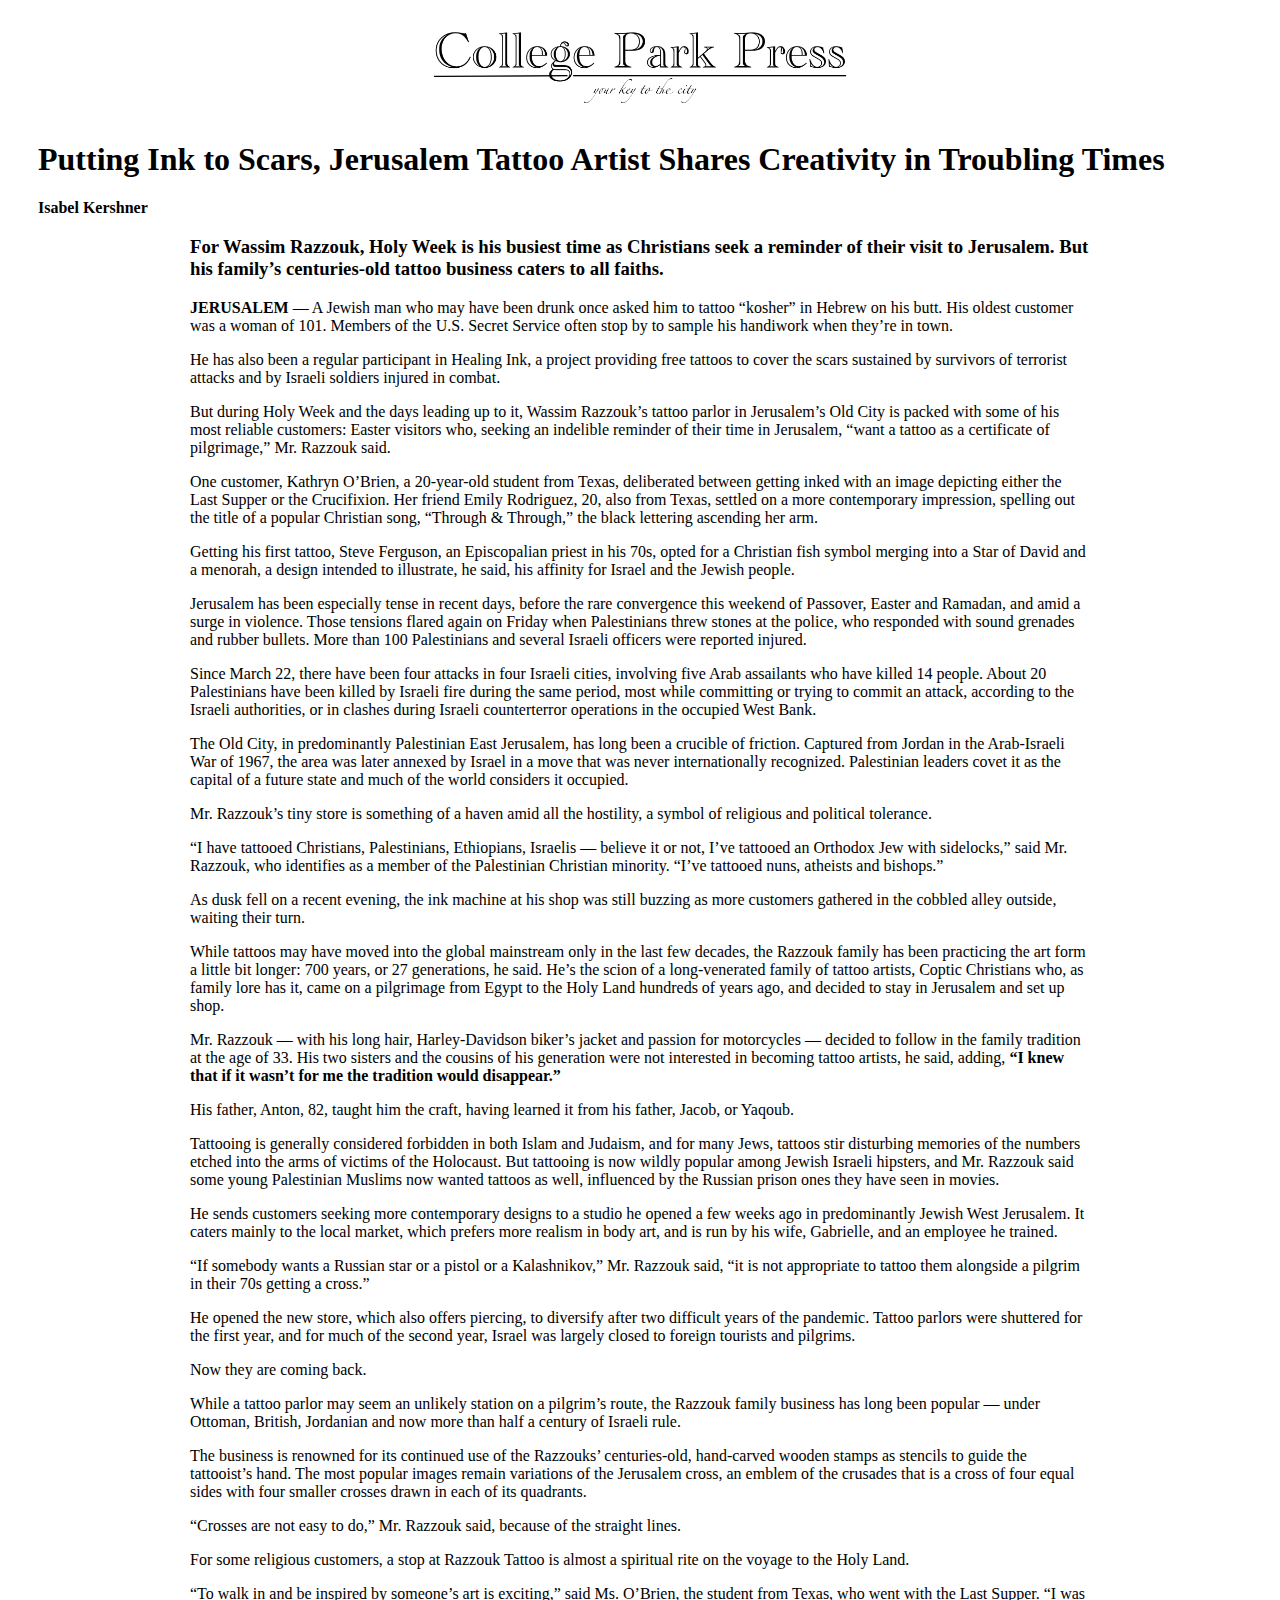
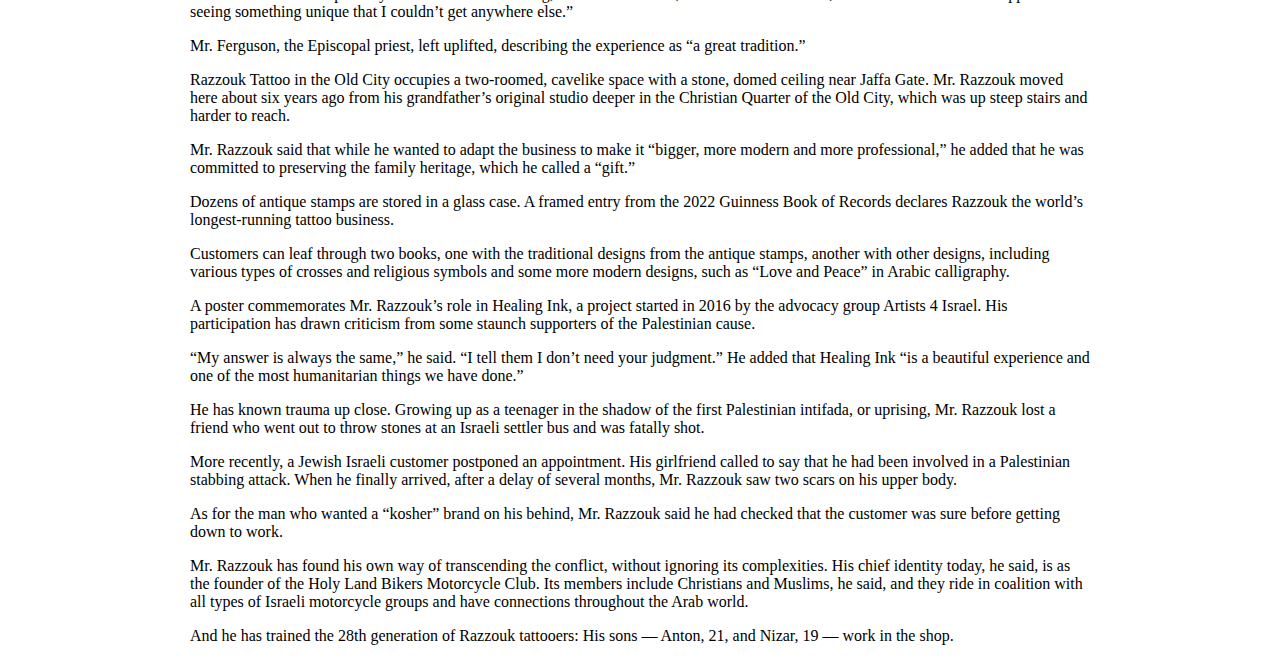
==== BeharLayout/index.html @ a3fee4f5 "initial push" ====
<!DOCTYPE html>
<html lang="en">
    <head>
        <title></title>
        <link rel="stylesheet" type="text/css" href="stylesheet.css">
    </head>

    <body>
        <!--masthead-->
        <div id="masthead">
            <img src="masthead.png"width=500px>
        </div>
        
        <!--headline-->
        <h1>Putting Ink to Scars, Jerusalem Tattoo Artist Shares Creativity in Troubling Times</h1>
        
        <!--byline-->
        <h2>Isabel Kershner</h2>

        <!--text-->
        <div id="content">

            <h3>For Wassim Razzouk, Holy Week is his busiest time as Christians seek a reminder of their visit to Jerusalem. But his family’s centuries-old tattoo business caters to all faiths. </h3>


            <p><strong>JERUSALEM</strong> — A Jewish man who may have been drunk once asked him to tattoo “kosher” in Hebrew on his butt. His oldest customer was a woman of 101. Members of the U.S. Secret Service often stop by to sample his handiwork when they’re in town.</p>
            <p>He has also been a regular participant in Healing Ink, a project providing free tattoos to cover the scars sustained by survivors of terrorist attacks and by Israeli soldiers injured in combat.</p>
            <p>But during Holy Week and the days leading up to it, Wassim Razzouk’s tattoo parlor in Jerusalem’s Old City is packed with some of his most reliable customers: Easter visitors who, seeking an indelible reminder of their time in Jerusalem, “want a tattoo as a certificate of pilgrimage,” Mr. Razzouk said.</p>
            <p>One customer, Kathryn O’Brien, a 20-year-old student from Texas, deliberated between getting inked with an image depicting either the Last Supper or the Crucifixion. Her friend Emily Rodriguez, 20, also from Texas, settled on a more contemporary impression, spelling out the title of a popular Christian song, “Through & Through,” the black lettering ascending her arm.</p>
            <p>Getting his first tattoo, Steve Ferguson, an Episcopalian priest in his 70s, opted for a Christian fish symbol merging into a Star of David and a menorah, a design intended to illustrate, he said, his affinity for Israel and the Jewish people.</p>
            <p>Jerusalem has been especially tense in recent days, before the rare convergence this weekend of Passover, Easter and Ramadan, and amid a surge in violence. Those tensions flared again on Friday when Palestinians threw stones at the police, who responded with sound grenades and rubber bullets. More than 100 Palestinians and several Israeli officers were reported injured.</p>
            <p>Since March 22, there have been four attacks in four Israeli cities, involving five Arab assailants who have killed 14 people. About 20 Palestinians have been killed by Israeli fire during the same period, most while committing or trying to commit an attack, according to the Israeli authorities, or in clashes during Israeli counterterror operations in the occupied West Bank.</p>
            <p>The Old City, in predominantly Palestinian East Jerusalem, has long been a crucible of friction. Captured from Jordan in the Arab-Israeli War of 1967, the area was later annexed by Israel in a move that was never internationally recognized. Palestinian leaders covet it as the capital of a future state and much of the world considers it occupied.</p>
            <p>Mr. Razzouk’s tiny store is something of a haven amid all the hostility, a symbol of religious and political tolerance.</p>
            <p>“I have tattooed Christians, Palestinians, Ethiopians, Israelis — believe it or not, I’ve tattooed an Orthodox Jew with sidelocks,” said Mr. Razzouk, who identifies as a member of the Palestinian Christian minority. “I’ve tattooed nuns, atheists and bishops.”</p>
            <p>As dusk fell on a recent evening, the ink machine at his shop was still buzzing as more customers gathered in the cobbled alley outside, waiting their turn.</p>
            <p>While tattoos may have moved into the global mainstream only in the last few decades, the Razzouk family has been practicing the art form a little bit longer: 700 years, or 27 generations, he said. He’s the scion of a long-venerated family of tattoo artists, Coptic Christians who, as family lore has it, came on a pilgrimage from Egypt to the Holy Land hundreds of years ago, and decided to stay in Jerusalem and set up shop.</p>
            <p>Mr. Razzouk — with his long hair, Harley-Davidson biker’s jacket and passion for motorcycles — decided to follow in the family tradition at the age of 33. His two sisters and the cousins of his generation were not interested in becoming tattoo artists, he said, adding, <strong>“I knew that if it wasn’t for me the tradition would disappear.”</strong></p>
            <p>His father, Anton, 82, taught him the craft, having learned it from his father, Jacob, or Yaqoub.</p>
            <p>Tattooing is generally considered forbidden in both Islam and Judaism, and for many Jews, tattoos stir disturbing memories of the numbers etched into the arms of victims of the Holocaust. But tattooing is now wildly popular among Jewish Israeli hipsters, and Mr. Razzouk said some young Palestinian Muslims now wanted tattoos as well, influenced by the Russian prison ones they have seen in movies.</p>
            <p>He sends customers seeking more contemporary designs to a studio he opened a few weeks ago in predominantly Jewish West Jerusalem. It caters mainly to the local market, which prefers more realism in body art, and is run by his wife, Gabrielle, and an employee he trained.</p>
            <p>“If somebody wants a Russian star or a pistol or a Kalashnikov,” Mr. Razzouk said, “it is not appropriate to tattoo them alongside a pilgrim in their 70s getting a cross.”</p>
            <p>He opened the new store, which also offers piercing, to diversify after two difficult years of the pandemic. Tattoo parlors were shuttered for the first year, and for much of the second year, Israel was largely closed to foreign tourists and pilgrims.</p>
            <p>Now they are coming back.</p>
            <p>While a tattoo parlor may seem an unlikely station on a pilgrim’s route, the Razzouk family business has long been popular — under Ottoman, British, Jordanian and now more than half a century of Israeli rule.</p>
            <p>The business is renowned for its continued use of the Razzouks’ centuries-old, hand-carved wooden stamps as stencils to guide the tattooist’s hand. The most popular images remain variations of the Jerusalem cross, an emblem of the crusades that is a cross of four equal sides with four smaller crosses drawn in each of its quadrants.</p>
            <p>“Crosses are not easy to do,” Mr. Razzouk said, because of the straight lines.</p>
            <p>For some religious customers, a stop at Razzouk Tattoo is almost a spiritual rite on the voyage to the Holy Land.</p>  
            <p>“To walk in and be inspired by someone’s art is exciting,” said Ms. O’Brien, the student from Texas, who went with the Last Supper. “I was seeing something unique that I couldn’t get anywhere else.”</p>
            <p>Mr. Ferguson, the Episcopal priest, left uplifted, describing the experience as “a great tradition.”</p>
            <p>Razzouk Tattoo in the Old City occupies a two-roomed, cavelike space with a stone, domed ceiling near Jaffa Gate. Mr. Razzouk moved here about six years ago from his grandfather’s original studio deeper in the Christian Quarter of the Old City, which was up steep stairs and harder to reach.</p>
            <p>Mr. Razzouk said that while he wanted to adapt the business to make it “bigger, more modern and more professional,” he added that he was committed to preserving the family heritage, which he called a “gift.”</p>
            <p>Dozens of antique stamps are stored in a glass case. A framed entry from the 2022 Guinness Book of Records declares Razzouk the world’s longest-running tattoo business.</p>
            <p>Customers can leaf through two books, one with the traditional designs from the antique stamps, another with other designs, including various types of crosses and religious symbols and some more modern designs, such as “Love and Peace” in Arabic calligraphy.</p>
            <p>A poster commemorates Mr. Razzouk’s role in Healing Ink, a project started in 2016 by the advocacy group Artists 4 Israel. His participation has drawn criticism from some staunch supporters of the Palestinian cause.</p>
            <p>“My answer is always the same,” he said. “I tell them I don’t need your judgment.” He added that Healing Ink “is a beautiful experience and one of the most humanitarian things we have done.”</p>
            <p>He has known trauma up close. Growing up as a teenager in the shadow of the first Palestinian intifada, or uprising, Mr. Razzouk lost a friend who went out to throw stones at an Israeli settler bus and was fatally shot.</p>
            <p>More recently, a Jewish Israeli customer postponed an appointment. His girlfriend called to say that he had been involved in a Palestinian stabbing attack. When he finally arrived, after a delay of several months, Mr. Razzouk saw two scars on his upper body.</p>
            <p>As for the man who wanted a “kosher” brand on his behind, Mr. Razzouk said he had checked that the customer was sure before getting down to work.</p>
            <p>Mr. Razzouk has found his own way of transcending the conflict, without ignoring its complexities. His chief identity today, he said, is as the founder of the Holy Land Bikers Motorcycle Club. Its members include Christians and Muslims, he said, and they ride in coalition with all types of Israeli motorcycle groups and have connections throughout the Arab world.</p>
            <p>And he has trained the 28th generation of Razzouk tattooers: His sons — Anton, 21, and Nizar, 19 — work in the shop.</p>
         </div>

    </body>
</html>
---- BeharLayout/stylesheet.css ----
#content {
    margin: 0 auto;
    width: 900px;
}
#masthead {
    text-align: center;
    size: 1000px;
}
h1{
    margin-left: 30px;
    font-family:Georgia, 'Times New Roman', Times, serif;
    font-size: 2em;
}
h2{
    margin-left:30px;
    font-family: Georgia, 'Times New Roman', Times, serif;
    font-size: 1em;
}
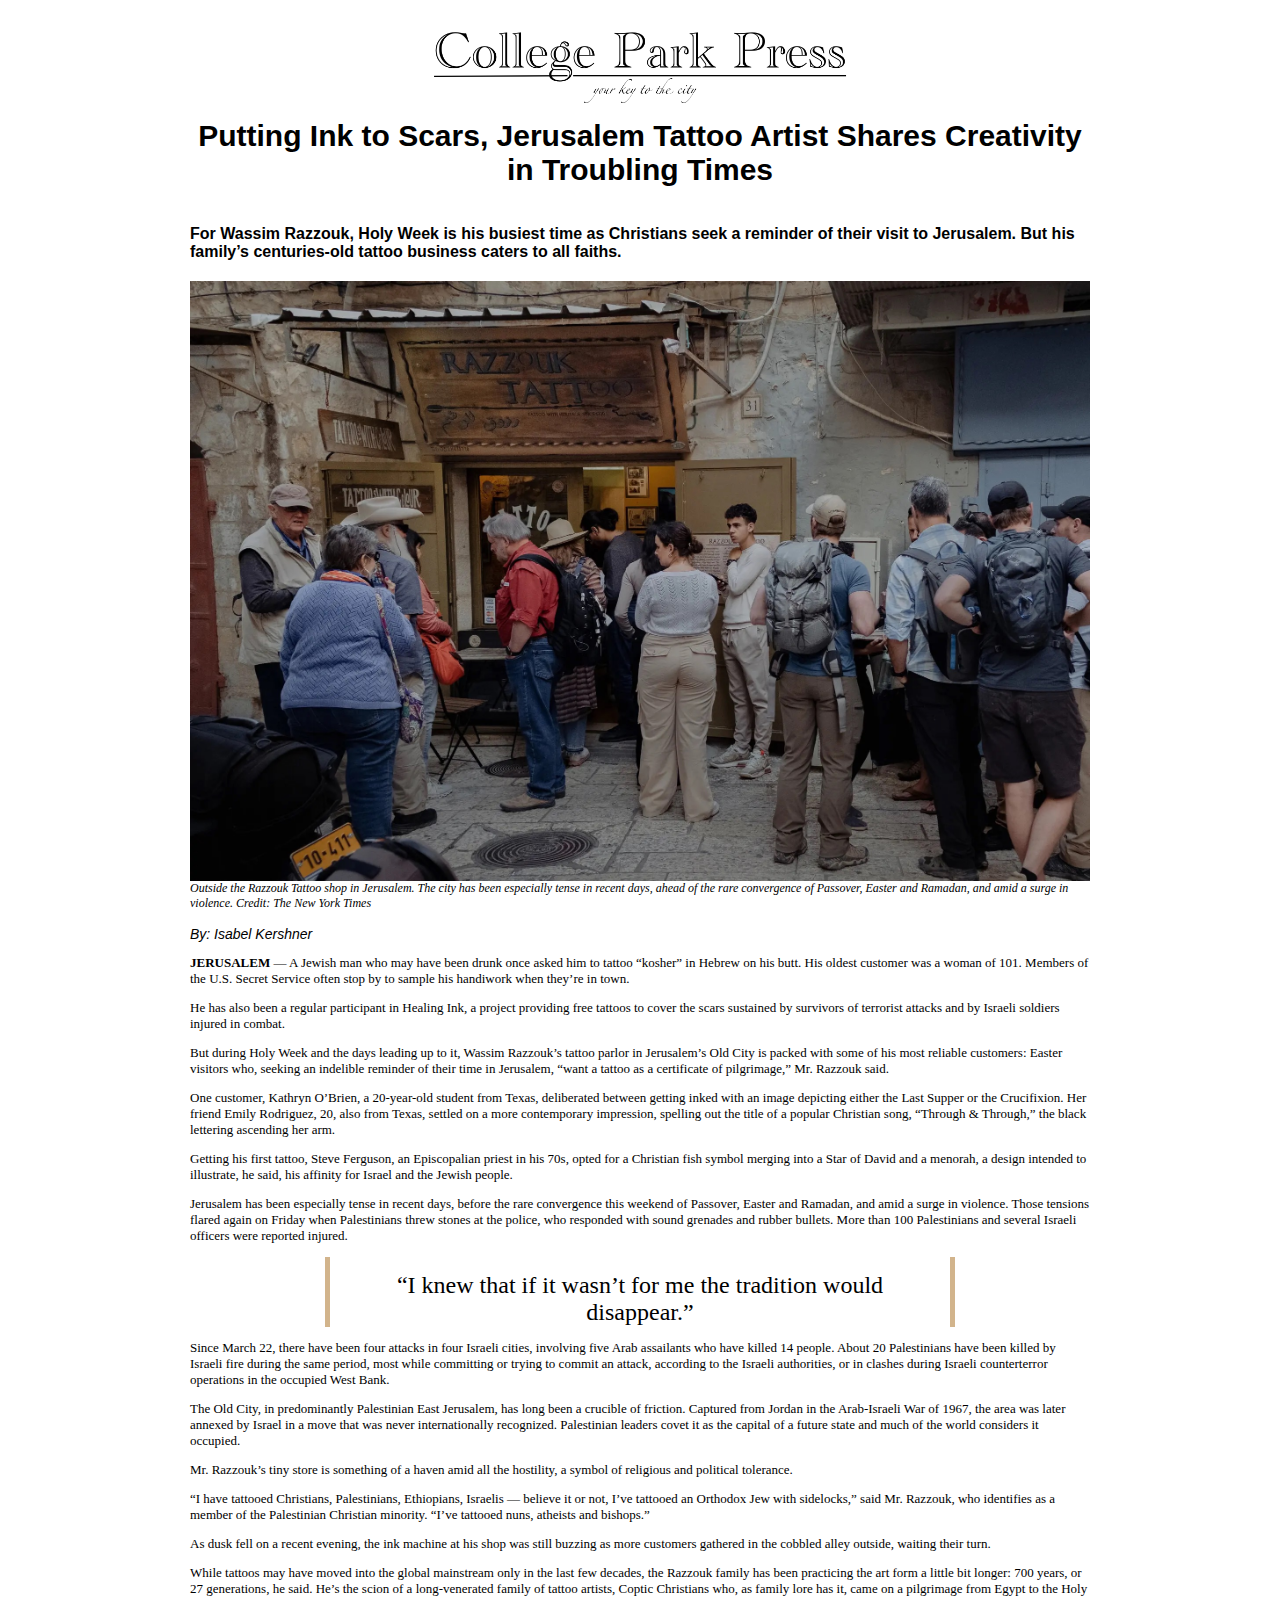
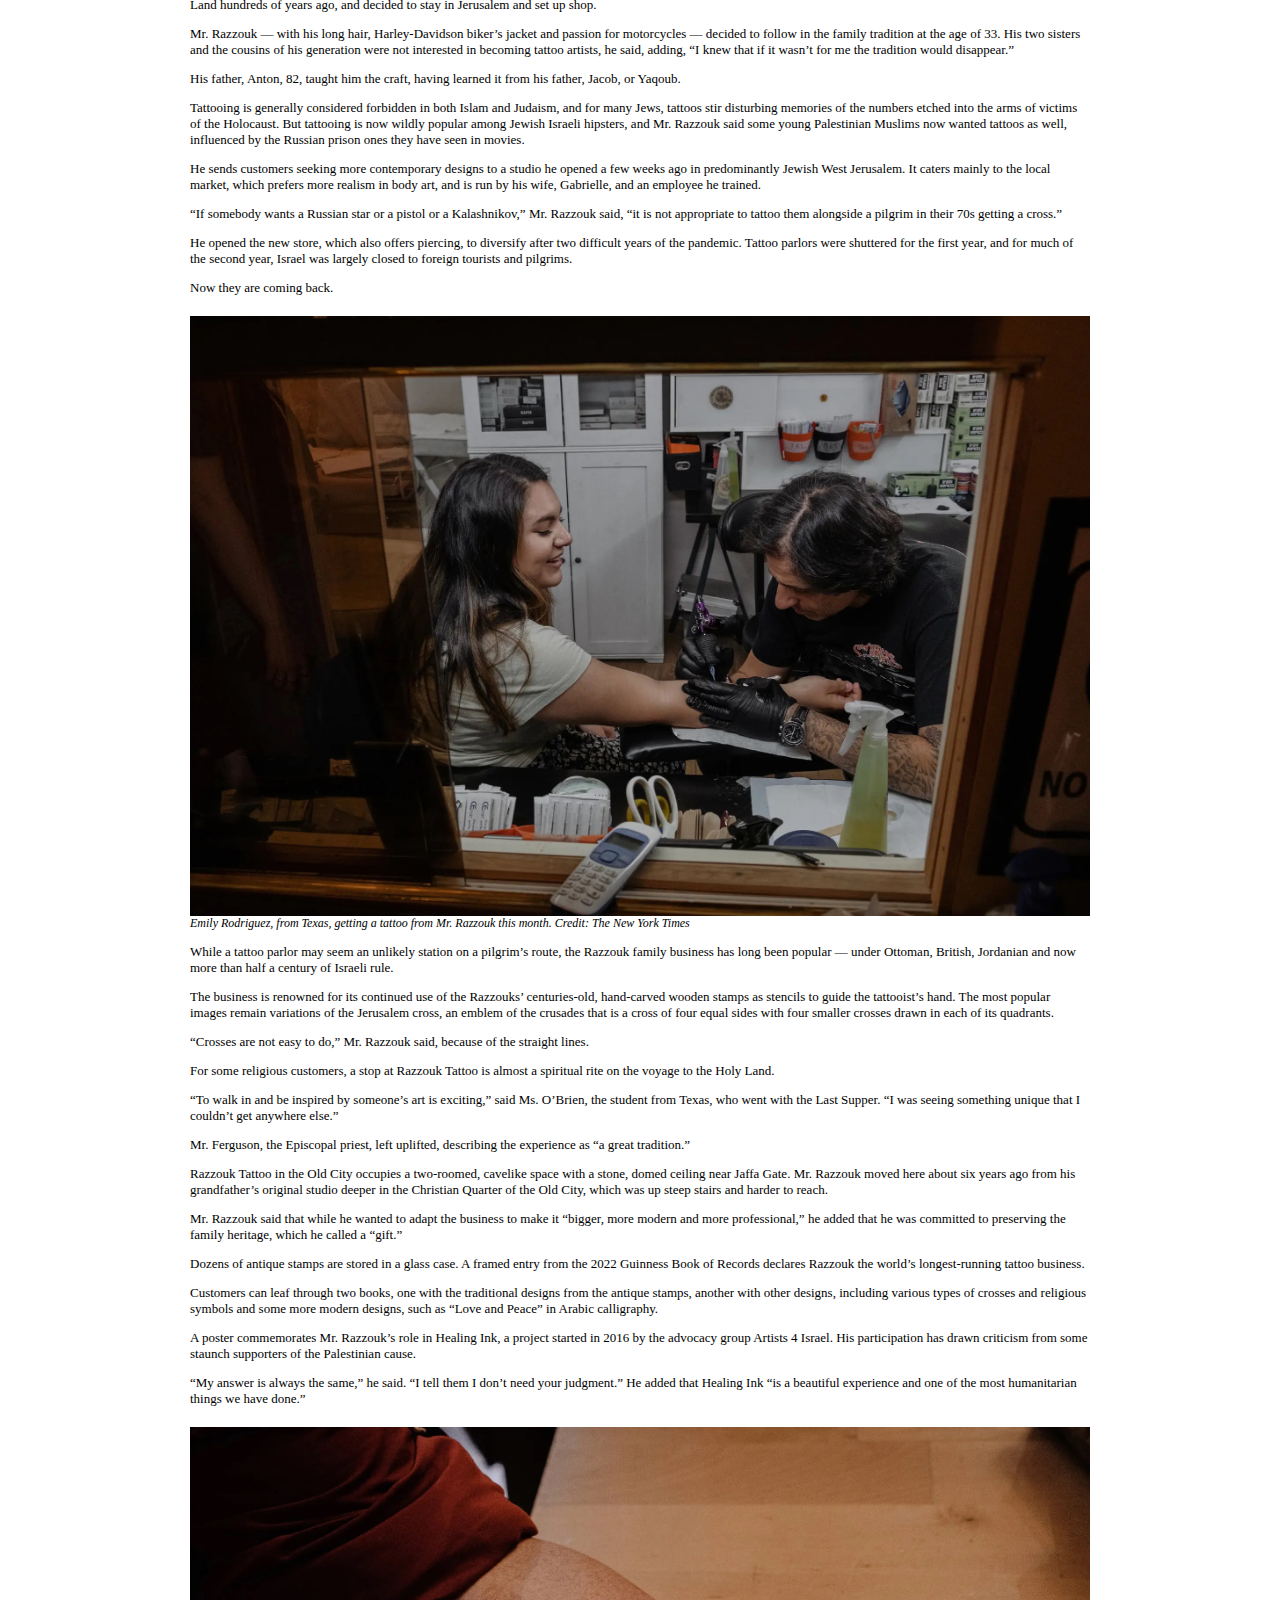
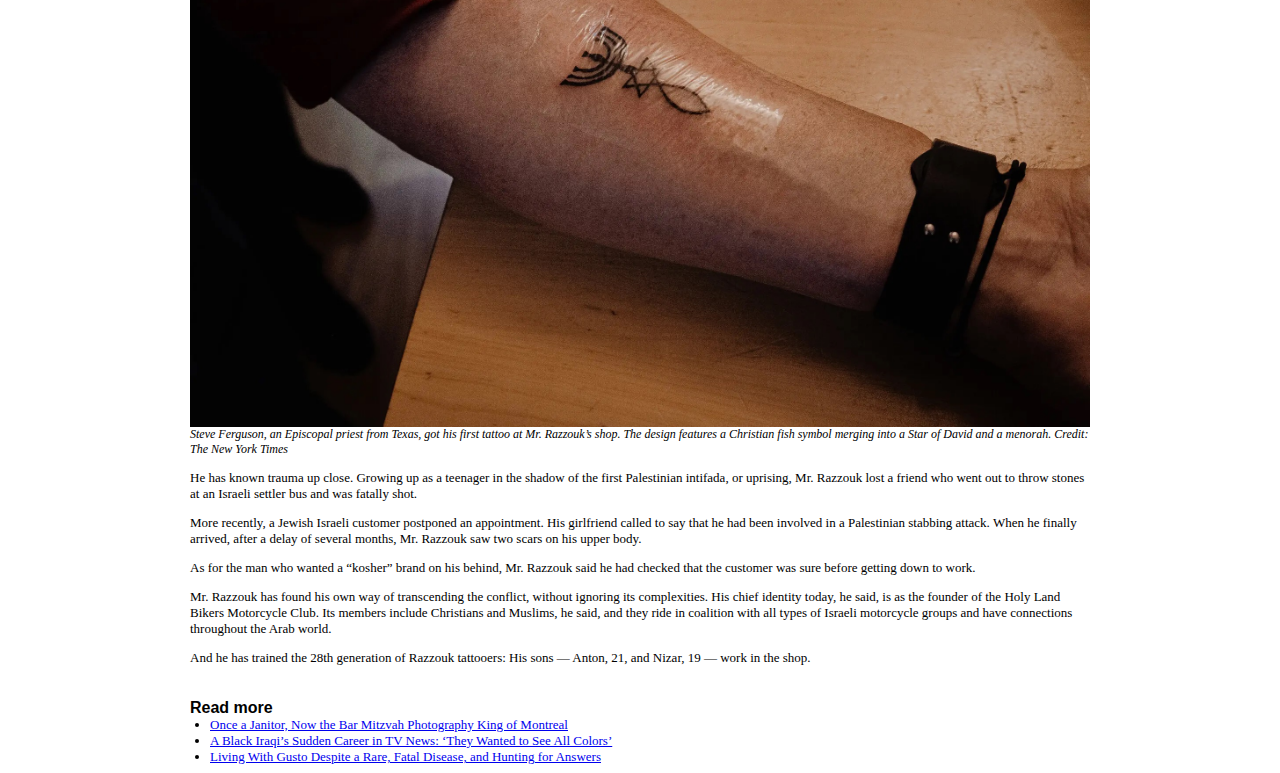
==== commit 3ece700c: "finished midterm review" ====
--- a/BeharLayout/index.html
+++ b/BeharLayout/index.html
@@ -10,18 +10,27 @@
         <div id="masthead">
             <img src="masthead.png"width=500px>
         </div>
-        
+
+
         <!--headline-->
         <h1>Putting Ink to Scars, Jerusalem Tattoo Artist Shares Creativity in Troubling Times</h1>
+        <br>
+        <h3>For Wassim Razzouk, Holy Week is his busiest time as Christians seek a reminder of their visit to Jerusalem. But his family’s centuries-old tattoo business caters to all faiths. </h3>
+
+        <!--image-->
+        <img src="images/tattoo-image-5.jpg" class="image" >
+        <div id="caption">Outside the Razzouk Tattoo shop in Jerusalem. The city has been especially tense in recent days, ahead of the rare convergence of Passover, Easter and Ramadan, and amid a surge in violence. Credit: The New York Times</div>
+
+
+        <!--byline-->
+        <div id="byline">
+            By: Isabel Kershner
+        </div>
+
+ 
         
-        <!--byline-->
-        <h2>Isabel Kershner</h2>
-
         <!--text-->
         <div id="content">
-
-            <h3>For Wassim Razzouk, Holy Week is his busiest time as Christians seek a reminder of their visit to Jerusalem. But his family’s centuries-old tattoo business caters to all faiths. </h3>
-
 
             <p><strong>JERUSALEM</strong> — A Jewish man who may have been drunk once asked him to tattoo “kosher” in Hebrew on his butt. His oldest customer was a woman of 101. Members of the U.S. Secret Service often stop by to sample his handiwork when they’re in town.</p>
             <p>He has also been a regular participant in Healing Ink, a project providing free tattoos to cover the scars sustained by survivors of terrorist attacks and by Israeli soldiers injured in combat.</p>
@@ -29,19 +38,30 @@
             <p>One customer, Kathryn O’Brien, a 20-year-old student from Texas, deliberated between getting inked with an image depicting either the Last Supper or the Crucifixion. Her friend Emily Rodriguez, 20, also from Texas, settled on a more contemporary impression, spelling out the title of a popular Christian song, “Through & Through,” the black lettering ascending her arm.</p>
             <p>Getting his first tattoo, Steve Ferguson, an Episcopalian priest in his 70s, opted for a Christian fish symbol merging into a Star of David and a menorah, a design intended to illustrate, he said, his affinity for Israel and the Jewish people.</p>
             <p>Jerusalem has been especially tense in recent days, before the rare convergence this weekend of Passover, Easter and Ramadan, and amid a surge in violence. Those tensions flared again on Friday when Palestinians threw stones at the police, who responded with sound grenades and rubber bullets. More than 100 Palestinians and several Israeli officers were reported injured.</p>
+            
+            <!--pullquote-->
+            <div id="quote">
+            <blockquote>“I knew that if it wasn’t for me the tradition would disappear.”</blockquote>
+            </div>
+
             <p>Since March 22, there have been four attacks in four Israeli cities, involving five Arab assailants who have killed 14 people. About 20 Palestinians have been killed by Israeli fire during the same period, most while committing or trying to commit an attack, according to the Israeli authorities, or in clashes during Israeli counterterror operations in the occupied West Bank.</p>
             <p>The Old City, in predominantly Palestinian East Jerusalem, has long been a crucible of friction. Captured from Jordan in the Arab-Israeli War of 1967, the area was later annexed by Israel in a move that was never internationally recognized. Palestinian leaders covet it as the capital of a future state and much of the world considers it occupied.</p>
             <p>Mr. Razzouk’s tiny store is something of a haven amid all the hostility, a symbol of religious and political tolerance.</p>
             <p>“I have tattooed Christians, Palestinians, Ethiopians, Israelis — believe it or not, I’ve tattooed an Orthodox Jew with sidelocks,” said Mr. Razzouk, who identifies as a member of the Palestinian Christian minority. “I’ve tattooed nuns, atheists and bishops.”</p>
             <p>As dusk fell on a recent evening, the ink machine at his shop was still buzzing as more customers gathered in the cobbled alley outside, waiting their turn.</p>
             <p>While tattoos may have moved into the global mainstream only in the last few decades, the Razzouk family has been practicing the art form a little bit longer: 700 years, or 27 generations, he said. He’s the scion of a long-venerated family of tattoo artists, Coptic Christians who, as family lore has it, came on a pilgrimage from Egypt to the Holy Land hundreds of years ago, and decided to stay in Jerusalem and set up shop.</p>
-            <p>Mr. Razzouk — with his long hair, Harley-Davidson biker’s jacket and passion for motorcycles — decided to follow in the family tradition at the age of 33. His two sisters and the cousins of his generation were not interested in becoming tattoo artists, he said, adding, <strong>“I knew that if it wasn’t for me the tradition would disappear.”</strong></p>
+            <p>Mr. Razzouk — with his long hair, Harley-Davidson biker’s jacket and passion for motorcycles — decided to follow in the family tradition at the age of 33. His two sisters and the cousins of his generation were not interested in becoming tattoo artists, he said, adding, “I knew that if it wasn’t for me the tradition would disappear.”</p>
             <p>His father, Anton, 82, taught him the craft, having learned it from his father, Jacob, or Yaqoub.</p>
             <p>Tattooing is generally considered forbidden in both Islam and Judaism, and for many Jews, tattoos stir disturbing memories of the numbers etched into the arms of victims of the Holocaust. But tattooing is now wildly popular among Jewish Israeli hipsters, and Mr. Razzouk said some young Palestinian Muslims now wanted tattoos as well, influenced by the Russian prison ones they have seen in movies.</p>
             <p>He sends customers seeking more contemporary designs to a studio he opened a few weeks ago in predominantly Jewish West Jerusalem. It caters mainly to the local market, which prefers more realism in body art, and is run by his wife, Gabrielle, and an employee he trained.</p>
             <p>“If somebody wants a Russian star or a pistol or a Kalashnikov,” Mr. Razzouk said, “it is not appropriate to tattoo them alongside a pilgrim in their 70s getting a cross.”</p>
             <p>He opened the new store, which also offers piercing, to diversify after two difficult years of the pandemic. Tattoo parlors were shuttered for the first year, and for much of the second year, Israel was largely closed to foreign tourists and pilgrims.</p>
             <p>Now they are coming back.</p>
+
+                <!--image-->
+            <img src="images/tattoo-image-4.jpg" class="image">
+            <div id="caption">Emily Rodriguez, from Texas, getting a tattoo from Mr. Razzouk this month. Credit: The New York Times</div>
+
             <p>While a tattoo parlor may seem an unlikely station on a pilgrim’s route, the Razzouk family business has long been popular — under Ottoman, British, Jordanian and now more than half a century of Israeli rule.</p>
             <p>The business is renowned for its continued use of the Razzouks’ centuries-old, hand-carved wooden stamps as stencils to guide the tattooist’s hand. The most popular images remain variations of the Jerusalem cross, an emblem of the crusades that is a cross of four equal sides with four smaller crosses drawn in each of its quadrants.</p>
             <p>“Crosses are not easy to do,” Mr. Razzouk said, because of the straight lines.</p>
@@ -54,6 +74,11 @@
             <p>Customers can leaf through two books, one with the traditional designs from the antique stamps, another with other designs, including various types of crosses and religious symbols and some more modern designs, such as “Love and Peace” in Arabic calligraphy.</p>
             <p>A poster commemorates Mr. Razzouk’s role in Healing Ink, a project started in 2016 by the advocacy group Artists 4 Israel. His participation has drawn criticism from some staunch supporters of the Palestinian cause.</p>
             <p>“My answer is always the same,” he said. “I tell them I don’t need your judgment.” He added that Healing Ink “is a beautiful experience and one of the most humanitarian things we have done.”</p>
+             
+            <!--image-->
+            <img src="images/tattoo-image-6.jpg" class="image">
+            <div id="caption">Steve Ferguson, an Episcopal priest from Texas, got his first tattoo at Mr. Razzouk’s shop. The design features a Christian fish symbol merging into a Star of David and a menorah. Credit: The New York Times</div>
+
             <p>He has known trauma up close. Growing up as a teenager in the shadow of the first Palestinian intifada, or uprising, Mr. Razzouk lost a friend who went out to throw stones at an Israeli settler bus and was fatally shot.</p>
             <p>More recently, a Jewish Israeli customer postponed an appointment. His girlfriend called to say that he had been involved in a Palestinian stabbing attack. When he finally arrived, after a delay of several months, Mr. Razzouk saw two scars on his upper body.</p>
             <p>As for the man who wanted a “kosher” brand on his behind, Mr. Razzouk said he had checked that the customer was sure before getting down to work.</p>
@@ -61,5 +86,11 @@
             <p>And he has trained the 28th generation of Razzouk tattooers: His sons — Anton, 21, and Nizar, 19 — work in the shop.</p>
          </div>
 
+        <h3>Read more</h3>    
+        <ul>     
+            <li><a href="https://www.nytimes.com/2021/12/31/world/canada/montreal-bar-mitzvah-photographer.html?action=click&module=RelatedLinks&pgtype=Article">Once a Janitor, Now the Bar Mitzvah Photography King of Montreal</a> </li>
+            <li><a href="https://www.nytimes.com/2022/02/04/world/middleeast/iraq-tv-black-news-anchor.html?action=click&module=RelatedLinks&pgtype=Article">A Black Iraqi’s Sudden Career in TV News: ‘They Wanted to See All Colors’</a></li>
+            <li><a href="https://www.nytimes.com/2022/04/01/world/europe/scientist-patient-progeria.html?action=click&module=RelatedLinks&pgtype=Article">Living With Gusto Despite a Rare, Fatal Disease, and Hunting for Answers</a></li>
+         </ul>
     </body>
 </html>--- a/BeharLayout/stylesheet.css
+++ b/BeharLayout/stylesheet.css
@@ -1,18 +1,77 @@
 #content {
     margin: 0 auto;
     width: 900px;
+    font-size: 1em;
 }
 #masthead {
     text-align: center;
     size: 1000px;
 }
 h1{
-    margin-left: 30px;
-    font-family:Georgia, 'Times New Roman', Times, serif;
-    font-size: 2em;
+    margin: 0 auto;
+    font-family:Helvetica, sans-serif;
+    font-size: 30px;
+    text-align: center;
+    width: 900px;
 }
-h2{
-    margin-left:30px;
-    font-family: Georgia, 'Times New Roman', Times, serif;
+
+#byline {
+    font-family: Helvetica, sans-serif;
+    font-size: 14px;
+    font-style: italic;
+    width:900px;
+    margin: 0 auto;
+    padding-top: 15px;
+    }
+
+h3{
+    margin:0 auto;
+    font-family: Georgia, sans-serif;
     font-size: 1em;
-}+    width:900px;
+    text-align: left;
+    padding-top:20px;
+}
+.image {
+    display: block;
+    margin-left: auto;
+     margin-right: auto;
+    width: 900px;
+    margin-top: 20px;
+}
+
+p{
+    font-family: Georgia, serif;
+    font-size: 13px;
+}
+
+#caption{
+    font-family: Georgia, serif;
+    font-size: 12px;
+    margin: 0 auto;
+    width: 900px;
+    font-style: italic;
+}
+
+ul{
+    margin: 0 auto;
+    width: 900px;
+    font-size:13px;  
+}
+
+blockquote{
+    font: 24px Apple Chancery, cursive;
+    margin: 5px;
+    text-align: center;
+    color: black;
+}
+
+#quote {
+    width: 600px;
+    height: 50px;
+    padding: 10px;
+    border-left: 5px solid tan;
+    border-right: 5px solid tan;
+    margin: 0 auto;
+
+  }